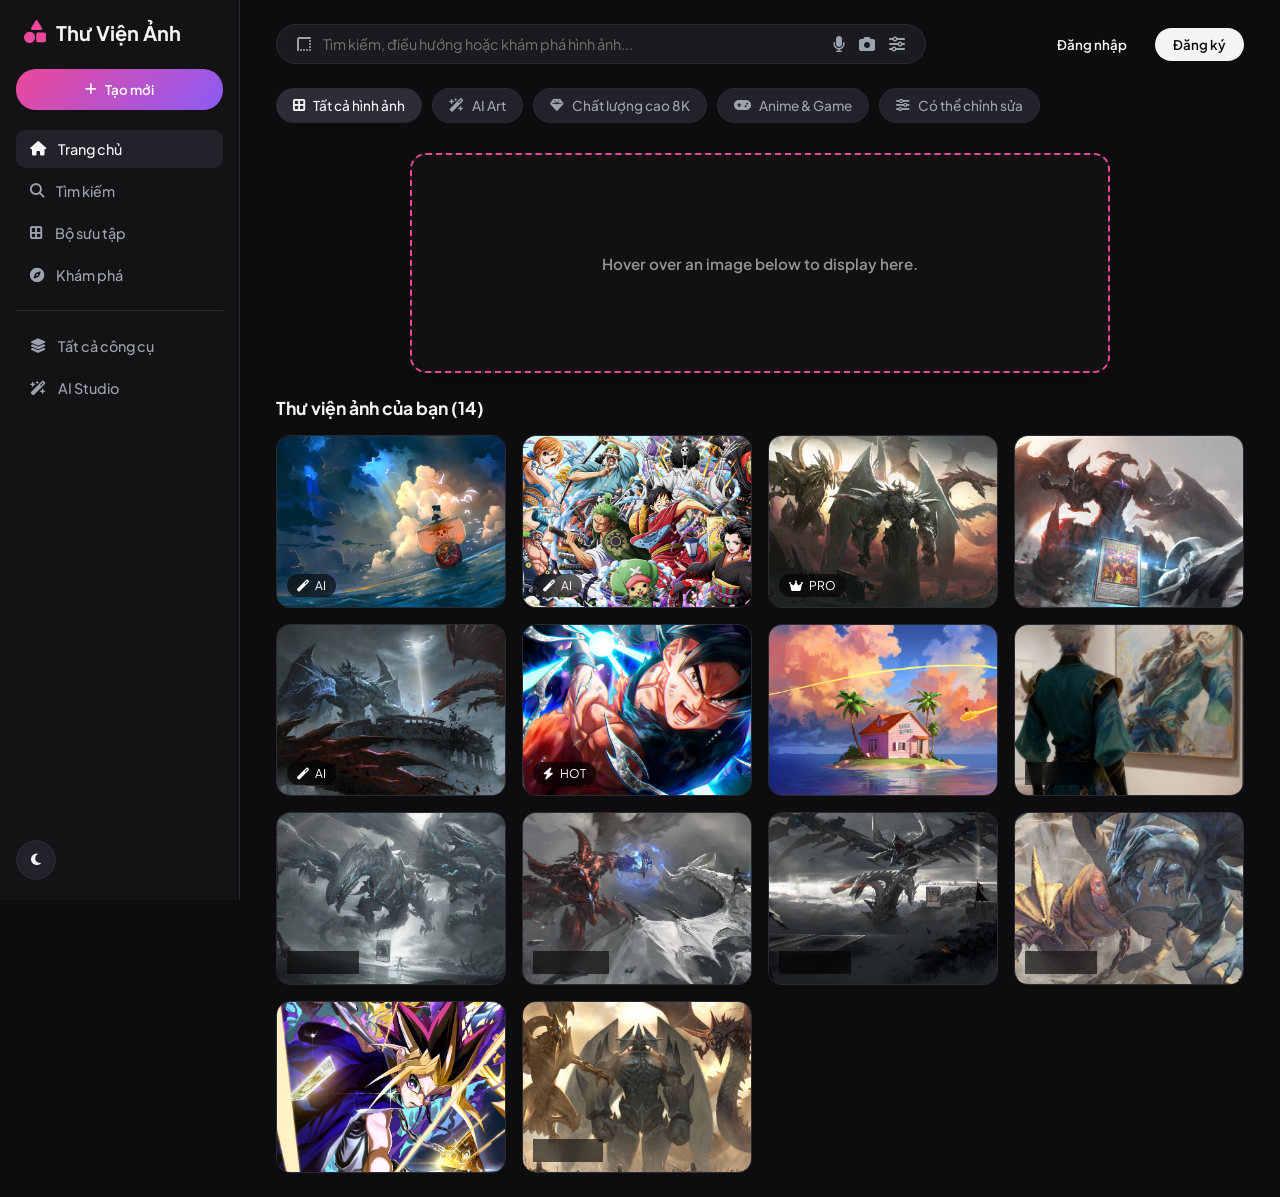
==== index.html @ f6f1ba27 "Upload toàn bộ mã nguồn" ====
<!DOCTYPE html>
<html lang="vi">
<head>
    <meta charset="UTF-8">
    <meta name="viewport" content="width=device-width, initial-scale=1.0">
    <title>Gallery - Thư Viện Ảnh</title>
    <link href="https://fonts.googleapis.com/css2?family=Plus+Jakarta+Sans:wght@400;500;600;700&display=swap" rel="stylesheet">
    <link href="https://cdnjs.cloudflare.com/ajax/libs/font-awesome/6.4.0/css/all.min.css" rel="stylesheet">
    <link rel="stylesheet" href="style.css">
</head>
<body>

    <div class="app-layout">
        <!-- SIDEBAR BÊN TRÁI -->
        <aside class="sidebar">
            <div class="sidebar-top">
                <a href="#" class="brand-logo">
                    <i class="fa-solid fa-shapes logo-icon"></i>
                    <span>Thư Viện Ảnh</span>
                </a>

                <button class="create-btn">
                    <i class="fa-solid fa-plus"></i> Tạo mới
                </button>

                <nav class="nav-menu">
                    <a href="#" class="nav-item active"><i class="fa-solid fa-house"></i> Trang chủ</a>
                    <a href="#" class="nav-item"><i class="fa-solid fa-magnifying-glass"></i> Tìm kiếm</a>
                    <a href="#" class="nav-item"><i class="fa-solid fa-border-all"></i> Bộ sưu tập</a>
                    <a href="#" class="nav-item"><i class="fa-solid fa-compass"></i> Khám phá</a>
                    <div class="menu-divider"></div>
                    <a href="#" class="nav-item"><i class="fa-solid fa-layer-group"></i> Tất cả công cụ</a>
                    <a href="#" class="nav-item"><i class="fa-solid fa-wand-magic-sparkles"></i> AI Studio</a>
                </nav>
            </div>

            <div class="sidebar-bottom">
                <button class="theme-toggle-btn" id="themeToggle" title="Đổi giao diện Sáng/Tối">
                    <i class="fa-solid fa-moon"></i>
                </button>
            </div>
        </aside>

        <!-- NỘI DUNG CHÍNH (MAIN CONTENT) -->
        <main class="main-content">
            <!-- Header trên cùng -->
            <header class="top-header">
                <div class="search-box">
                    <i class="fa-solid fa-border-top-left search-icon"></i>
                    <input type="text" placeholder="Tìm kiếm, điều hướng hoặc khám phá hình ảnh...">
                    <div class="search-actions">
                        <i class="fa-solid fa-microphone"></i>
                        <i class="fa-solid fa-camera"></i>
                        <i class="fa-solid fa-sliders"></i>
                    </div>
                </div>

                <div class="header-actions">
                    <button class="btn-text">Đăng nhập</button>
                    <button class="btn-primary">Đăng ký</button>
                </div>
            </header>

            <!-- Thanh thẻ lọc (Filter Tags) -->
            <div class="filter-bar">
                <button class="filter-pill active"><i class="fa-solid fa-border-all"></i> Tất cả hình ảnh</button>
                <button class="filter-pill"><i class="fa-solid fa-wand-magic-sparkles"></i> AI Art</button>
                <button class="filter-pill"><i class="fa-solid fa-gem"></i> Chất lượng cao 8K</button>
                <button class="filter-pill"><i class="fa-solid fa-gamepad"></i> Anime & Game</button>
                <button class="filter-pill"><i class="fa-solid fa-sliders"></i> Có thể chỉnh sửa</button>
            </div>

            <!-- KHUNG LỚN HIỂN THỊ -->
            <div id="image">Hover over an image below to display here.</div>

            <!-- LƯỚI TẤT CẢ CÁC ẢNH (Grid Gallery) -->
            <div class="gallery-section">
                <h2 class="section-title">Thư viện ảnh của bạn (14)</h2>

                <div class="gallery-grid">
                    <!-- Ảnh 1 -->
                    <div class="grid-card">
                        <img class="preview" 
                             src="images/SunnyOnePiece.jpg" 
                             alt="Tàu Thousand Sunny - One Piece" 
                             onmouseover="upDate(this)" 
                             onmouseout="unDo()">
                        <div class="card-badge"><i class="fa-solid fa-wand-magic"></i> AI</div>
                    </div>

                    <!-- Ảnh 2 -->
                    <div class="grid-card">
                        <img class="preview" 
                             src="images/OnePiece.jpg" 
                             alt="Băng Hải Tặc Mũ Rơm" 
                             onmouseover="upDate(this)" 
                             onmouseout="unDo()">
                        <div class="card-badge"><i class="fa-solid fa-wand-magic"></i> AI</div>
                    </div>

                    <!-- Ảnh 3 -->
                    <div class="grid-card">
                        <img class="preview" 
                             src="images/yu_gi_oh.jpg" 
                             alt="Vua Trò Chơi Yu-Gi-Oh" 
                             onmouseover="upDate(this)" 
                             onmouseout="unDo()">
                        <div class="card-badge"><i class="fa-solid fa-crown"></i> PRO</div>
                    </div>

                    <!-- Ảnh 4 -->
                    <div class="grid-card">
                        <img class="preview" 
                             src="images/cardyugioh.jpg" 
                             alt="Thẻ Bài Cổ Điển Yu-Gi-Oh" 
                             onmouseover="upDate(this)" 
                             onmouseout="unDo()">
                    </div>

                    <!-- Ảnh 5 -->
                    <div class="grid-card">
                        <img class="preview" 
                             src="images/battlecard.jpg" 
                             alt="Thẻ Bài Quyết Đấu Ma Thuật" 
                             onmouseover="upDate(this)" 
                             onmouseout="unDo()">
                        <div class="card-badge"><i class="fa-solid fa-wand-magic"></i> AI</div>
                    </div>

                    <!-- Ảnh 6 -->
                    <div class="grid-card">
                        <img class="preview" 
                             src="images/Goku_UI.jpg" 
                             alt="Goku Bản Năng Vô Cực (Ultra Instinct)" 
                             onmouseover="upDate(this)" 
                             onmouseout="unDo()">
                        <div class="card-badge"><i class="fa-solid fa-bolt"></i> HOT</div>
                    </div>

                    <!-- Ảnh 7 -->
                    <div class="grid-card">
                        <img class="preview" 
                             src="images/Kame_House.jpg" 
                             alt="Nhà Quy Lão Kame - Dragon Ball" 
                             onmouseover="upDate(this)" 
                             onmouseout="unDo()">
                    </div>

                    <!-- Ảnh 8 -->
                    <div class="grid-card">
                        <img class="preview" 
                             src="images/Minh Chung Long Đế.jpg" 
                             alt="Minh Chung Long Đế" 
                             onmouseover="upDate(this)" 
                             onmouseout="unDo()">
                        <div class="card-badge"><i class="fa-solid fa-star"></i> NEW</div>
                    </div>

                    <!-- Ảnh 9 -->
                    <div class="grid-card">
                        <img class="preview" 
                             src="images/Yugioh.jpg" 
                             alt="Yu-Gi-Oh Trận Đấu Ma Thuật" 
                             onmouseover="upDate(this)" 
                             onmouseout="unDo()">
                        <div class="card-badge"><i class="fa-solid fa-dragon"></i> RARE</div>
                    </div>

                    <!-- Ảnh 10 -->
                    <div class="grid-card">
                        <img class="preview" 
                             src="images/Yugioh!.jpg" 
                             alt="Vua Trò Chơi Yu-Gi-Oh!" 
                             onmouseover="upDate(this)" 
                             onmouseout="unDo()">
                        <div class="card-badge"><i class="fa-solid fa-fire"></i> TREND</div>
                    </div>

                    <!-- Ảnh 11 -->
                    <div class="grid-card">
                        <img class="preview" 
                             src="images/Yugioh-Battle Card.jpg" 
                             alt="Yu-Gi-Oh Battle Card" 
                             onmouseover="upDate(this)" 
                             onmouseout="unDo()">
                        <div class="card-badge"><i class="fa-solid fa-dragon"></i> RARE</div>
                    </div>

                    <!-- Ảnh 12 -->
                    <div class="grid-card">
                        <img class="preview" 
                             src="images/anime-yugiohdragon.jpeg" 
                             alt="Rồng Trắng Mắt Xanh - Blue-Eyes White Dragon" 
                             onmouseover="upDate(this)" 
                             onmouseout="unDo()">
                        <div class="card-badge"><i class="fa-solid fa-dragon"></i> RARE</div>
                    </div>

                    <!-- Ảnh 13 -->
                    <div class="grid-card">
                        <img class="preview" 
                             src="images\anime-yugiohyamiyugi.jpeg" 
                             alt="Yami Yugi & Bài Ma Thuật" 
                             onmouseover="upDate(this)" 
                             onmouseout="unDo()">
                    </div>

                    <!-- Ảnh 14 -->
                    <div class="grid-card">
                        <img class="preview" 
                             src="images\anime-yugioh-egyptiangod-obeliskthetormentor-sliferthekydragon-thewingeddragonofra.jpeg" 
                             alt="Tam Thần Ai Cập - Obelisk, Slifer, Ra" 
                             onmouseover="upDate(this)" 
                             onmouseout="unDo()">
                        <div class="card-badge"><i class="fa-solid fa-crown"></i> GOD</div>
                    </div>
                </div>
            </div>
        </main>
    </div>

    <!-- Modal Toàn Màn Hình -->
    <div id="fullscreenModal" class="fullscreen-modal">
        <span class="close-modal" id="closeModal">&times;</span>
        <img id="modalImg" src="" alt="Full Screen Preview">
    </div>

    <script src="script.js"></script>

</body>
</html>
---- style.css ----
:root {
    --bg-body: #0d0d0f;
    --bg-sidebar: #131316;
    --bg-card: #1c1c21;
    --bg-input: #1a1a1f;
    --border-color: #2a2a32;
    --text-main: #f3f4f6;
    --text-sub: #9ca3af;
    --accent-color: #ec4899;
    --accent-hover: #db2777;
    --pill-bg: #22222a;
    --pill-hover: #2d2d37;
}

body.light-mode {
    --bg-body: #f8fafc;
    --bg-sidebar: #ffffff;
    --bg-card: #ffffff;
    --bg-input: #f1f5f9;
    --border-color: #e2e8f0;
    --text-main: #0f172a;
    --text-sub: #64748b;
    --accent-color: #ec4899;
    --pill-bg: #e2e8f0;
    --pill-hover: #cbd5e1;
}

* {
    margin: 0;
    padding: 0;
    box-sizing: border-box;
    font-family: 'Plus Jakarta Sans', sans-serif;
    transition: background-color 0.25s, border-color 0.25s, color 0.25s;
}

body {
    background-color: var(--bg-body);
    color: var(--text-main);
    overflow-x: hidden;
}

.app-layout {
    display: flex;
    min-height: 100vh;
}

/* Sidebar Styling */
.sidebar {
    width: 240px;
    background-color: var(--bg-sidebar);
    border-right: 1px solid var(--border-color);
    display: flex;
    flex-direction: column;
    justify-content: space-between;
    padding: 20px 16px;
    position: fixed;
    height: 100vh;
    z-index: 100;
}

.brand-logo {
    display: flex;
    align-items: center;
    gap: 10px;
    font-size: 1.25rem;
    font-weight: 700;
    color: var(--text-main);
    text-decoration: none;
    margin-bottom: 24px;
    padding-left: 8px;
}

.logo-icon {
    color: var(--accent-color);
    font-size: 1.4rem;
}

.create-btn {
    width: 100%;
    background: linear-gradient(135deg, #ec4899, #8b5cf6);
    color: white;
    border: none;
    padding: 12px;
    border-radius: 20px;
    font-weight: 600;
    cursor: pointer;
    display: flex;
    align-items: center;
    justify-content: center;
    gap: 8px;
    margin-bottom: 20px;
    transition: transform 0.2s, opacity 0.2s;
}

.create-btn:hover {
    transform: translateY(-2px);
    opacity: 0.95;
}

.nav-menu {
    display: flex;
    flex-direction: column;
    gap: 4px;
}

.nav-item {
    display: flex;
    align-items: center;
    gap: 12px;
    padding: 10px 14px;
    color: var(--text-sub);
    text-decoration: none;
    font-size: 0.9rem;
    font-weight: 500;
    border-radius: 10px;
}

.nav-item:hover, .nav-item.active {
    background-color: var(--pill-bg);
    color: var(--text-main);
}

.menu-divider {
    height: 1px;
    background-color: var(--border-color);
    margin: 12px 0;
}

.theme-toggle-btn {
    background: var(--pill-bg);
    border: 1px solid var(--border-color);
    color: var(--text-main);
    width: 40px;
    height: 40px;
    border-radius: 50%;
    cursor: pointer;
    display: flex;
    align-items: center;
    justify-content: center;
}

/* Main Content Styling */
.main-content {
    margin-left: 240px;
    flex: 1;
    padding: 24px 36px;
}

.top-header {
    display: flex;
    justify-content: space-between;
    align-items: center;
    gap: 20px;
    margin-bottom: 24px;
}

.search-box {
    flex: 1;
    max-width: 650px;
    background: var(--bg-input);
    border: 1px solid var(--border-color);
    border-radius: 30px;
    padding: 10px 20px;
    display: flex;
    align-items: center;
    gap: 12px;
}

.search-box input {
    background: transparent;
    border: none;
    outline: none;
    color: var(--text-main);
    width: 100%;
    font-size: 0.9rem;
}

.search-icon, .search-actions {
    color: var(--text-sub);
    display: flex;
    gap: 14px;
    cursor: pointer;
}

.header-actions {
    display: flex;
    gap: 12px;
}

.btn-text {
    background: transparent;
    border: none;
    color: var(--text-main);
    font-weight: 600;
    padding: 8px 16px;
    cursor: pointer;
}

.btn-primary {
    background: var(--text-main);
    color: var(--bg-body);
    border: none;
    font-weight: 600;
    padding: 8px 18px;
    border-radius: 20px;
    cursor: pointer;
}

/* Filter Bar */
.filter-bar {
    display: flex;
    gap: 10px;
    margin-bottom: 24px;
    overflow-x: auto;
    padding-bottom: 6px;
}

.filter-pill {
    background: var(--pill-bg);
    border: 1px solid var(--border-color);
    color: var(--text-sub);
    padding: 8px 16px;
    border-radius: 20px;
    font-size: 0.85rem;
    font-weight: 500;
    cursor: pointer;
    white-space: nowrap;
    display: flex;
    align-items: center;
    gap: 8px;
}

.filter-pill.active, .filter-pill:hover {
    background: var(--pill-hover);
    color: var(--text-main);
}

/* KHUNG LỚN DISPLAY HIỂN THỊ (#image) - ĐÃ THU NHỎ */
#image {
    width: 100%;
    max-width: 700px;
    height: 220px;
    margin: 0 auto 24px auto;
    border: 2px dashed var(--accent-color);
    border-radius: 16px;
    background-color: var(--bg-card);
    color: var(--text-main);
    display: flex;
    align-items: center;
    justify-content: center;
    font-size: 0.95rem;
    font-weight: 600;
    text-align: center;
    padding: 16px;
    background-size: cover;
    background-position: center;
    background-repeat: no-repeat;
    box-shadow: 0 8px 20px rgba(0, 0, 0, 0.25);
    position: relative;
    overflow: hidden;
}

#image::before {
    content: '';
    position: absolute;
    inset: 0;
    background: rgba(0, 0, 0, 0.4);
    border-radius: 14px;
}

#image * {
    position: relative;
    z-index: 2;
    text-shadow: 0 2px 10px rgba(0, 0, 0, 0.8);
}

/* Gallery Grid */
.section-title {
    font-size: 1.1rem;
    font-weight: 700;
    margin-bottom: 16px;
    color: var(--text-main);
}

.gallery-grid {
    display: grid;
    grid-template-columns: repeat(auto-fill, minmax(200px, 1fr));
    gap: 16px;
}

.grid-card {
    position: relative;
    border-radius: 14px;
    overflow: hidden;
    aspect-ratio: 4 / 3;
    background: var(--bg-card);
    border: 1px solid var(--border-color);
}

.preview {
    width: 100%;
    height: 100%;
    object-fit: cover;
    cursor: pointer;
    transition: transform 0.35s cubic-bezier(0.4, 0, 0.2, 1);
}

.preview:hover {
    transform: scale(1.08);
}

.card-badge {
    position: absolute;
    bottom: 10px;
    left: 10px;
    background: rgba(0, 0, 0, 0.6);
    backdrop-filter: blur(8px);
    color: white;
    font-size: 0.75rem;
    padding: 4px 10px;
    border-radius: 12px;
    pointer-events: none;
    display: flex;
    align-items: center;
    gap: 6px;
}

@media (max-width: 900px) {
    .sidebar { width: 80px; padding: 16px 8px; }
    .brand-logo span, .create-btn span, .nav-item span { display: none; }
    .main-content { margin-left: 80px; padding: 16px; }
}
/* Thêm con trỏ click cho ô hiển thị */
#image {
    cursor: pointer;
}

/* Modal Overlay Toàn Màn Hình */
.fullscreen-modal {
    display: none;
    position: fixed;
    inset: 0;
    z-index: 9999;
    background-color: rgba(0, 0, 0, 0.9);
    backdrop-filter: blur(8px);
    align-items: center;
    justify-content: center;
    opacity: 0;
    transition: opacity 0.3s ease;
}

.fullscreen-modal.active {
    display: flex;
    opacity: 1;
}

.fullscreen-modal img {
    max-width: 90vw;
    max-height: 88vh;
    object-fit: contain;
    border-radius: 12px;
    box-shadow: 0 10px 40px rgba(0, 0, 0, 0.8);
    transform: scale(0.95);
    transition: transform 0.3s ease;
}

.fullscreen-modal.active img {
    transform: scale(1);
}

/* Nút Dấu X Đóng Toàn Màn Hình */
.close-modal {
    position: absolute;
    top: 24px;
    right: 32px;
    color: #ffffff;
    font-size: 36px;
    font-weight: bold;
    cursor: pointer;
    z-index: 10000;
    width: 44px;
    height: 44px;
    border-radius: 50%;
    background: rgba(255, 255, 255, 0.15);
    display: flex;
    align-items: center;
    justify-content: center;
    user-select: none;
    transition: background 0.2s, transform 0.2s;
}

.close-modal:hover {
    background: rgba(255, 255, 255, 0.3);
    transform: scale(1.1);
}
/* Con trỏ cho ô ảnh nhỏ */
.preview {
    cursor: pointer;
}

/* Modal Phóng To / Toàn Màn Hình */
.fullscreen-modal {
    display: none;
    position: fixed;
    inset: 0;
    z-index: 9999;
    background-color: rgba(0, 0, 0, 0.9);
    backdrop-filter: blur(8px);
    align-items: center;
    justify-content: center;
    opacity: 0;
    transition: opacity 0.3s ease;
    overflow: auto;
}

.fullscreen-modal.active {
    display: flex;
    opacity: 1;
}

.fullscreen-modal img {
    max-width: 85vw;
    max-height: 85vh;
    object-fit: contain;
    border-radius: 12px;
    box-shadow: 0 10px 40px rgba(0, 0, 0, 0.8);
    transform: scale(0.95);
    transition: transform 0.3s cubic-bezier(0.4, 0, 0.2, 1);
    cursor: zoom-in; /* Con trỏ phóng to */
}

/* Trạng thái Phóng To Cực Đại (Zoom In) */
.fullscreen-modal img.zoomed {
    transform: scale(1.4);
    cursor: zoom-out; /* Con trỏ thu nhỏ */
}

/* Nút Dấu X Đóng Modal */
.close-modal {
    position: fixed;
    top: 24px;
    right: 32px;
    color: #ffffff;
    font-size: 32px;
    cursor: pointer;
    z-index: 10000;
    width: 44px;
    height: 44px;
    border-radius: 50%;
    background: rgba(255, 255, 255, 0.15);
    display: flex;
    align-items: center;
    justify-content: center;
    user-select: none;
    transition: background 0.2s, transform 0.2s;
}

.close-modal:hover {
    background: rgba(255, 255, 255, 0.3);
    transform: scale(1.1);
}
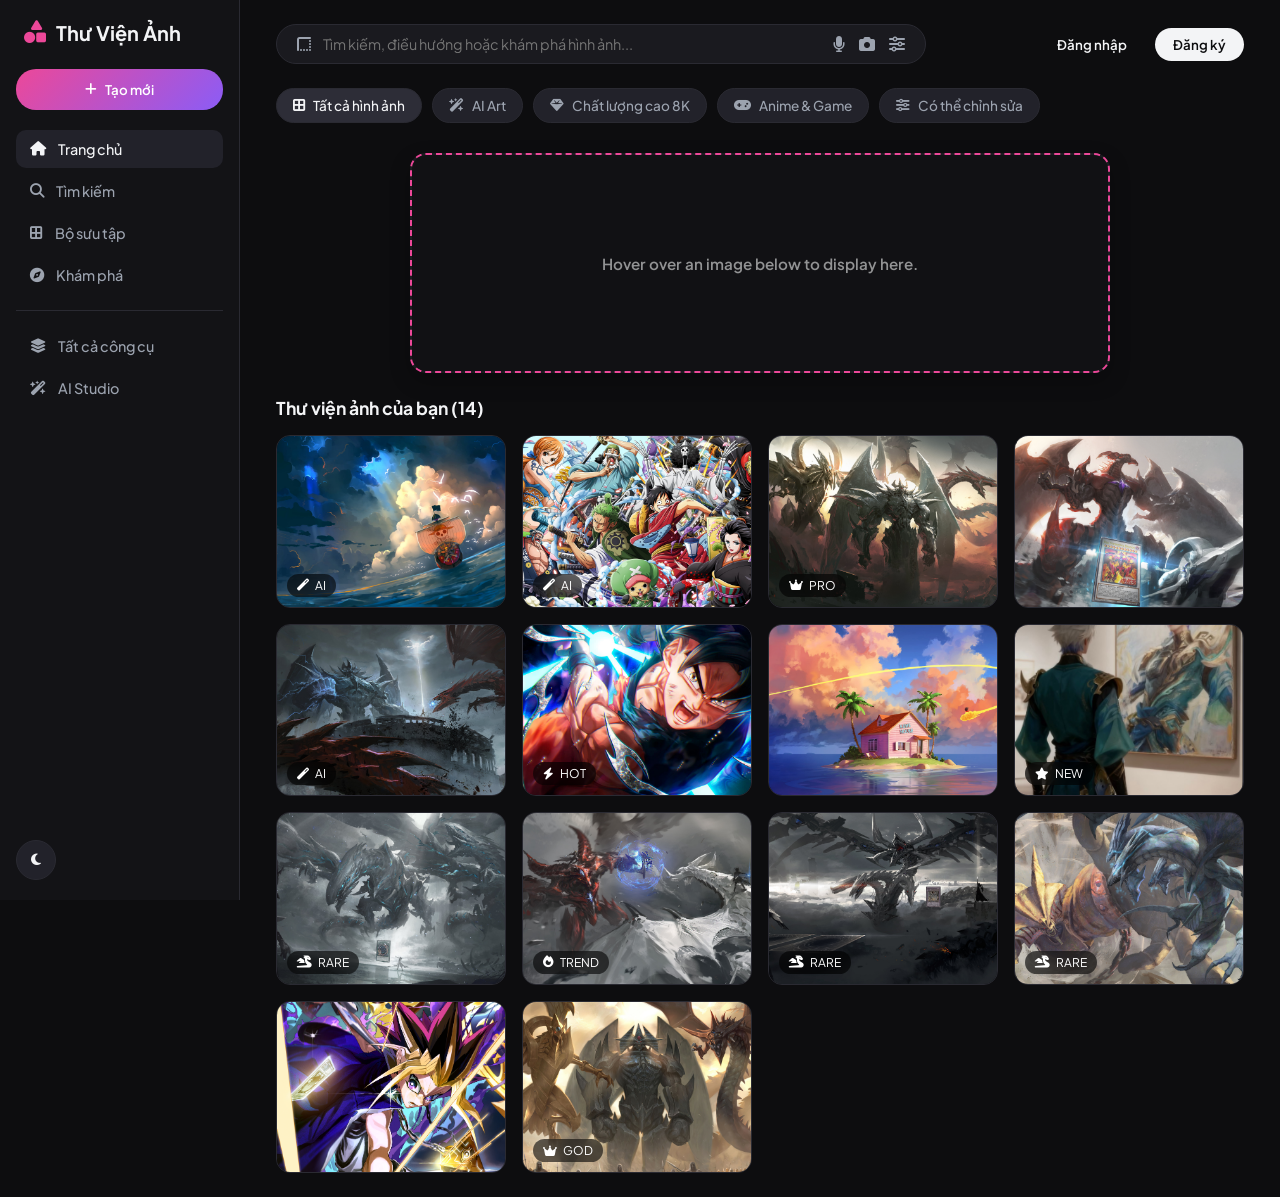
==== commit c1913904: "Hoàn thiện accessibility và tab focus" ====
--- a/index.html
+++ b/index.html
@@ -8,7 +8,7 @@
     <link href="https://cdnjs.cloudflare.com/ajax/libs/font-awesome/6.4.0/css/all.min.css" rel="stylesheet">
     <link rel="stylesheet" href="style.css">
 </head>
-<body>
+<body onload="addTabFocus()">
 
     <div class="app-layout">
         <!-- SIDEBAR BÊN TRÁI -->
@@ -84,7 +84,9 @@
                              src="images/SunnyOnePiece.jpg" 
                              alt="Tàu Thousand Sunny - One Piece" 
                              onmouseover="upDate(this)" 
-                             onmouseout="unDo()">
+                             onmouseout="unDo()"
+                             onfocus="upDate(this)"
+                             onblur="unDo()">
                         <div class="card-badge"><i class="fa-solid fa-wand-magic"></i> AI</div>
                     </div>
 
@@ -94,7 +96,9 @@
                              src="images/OnePiece.jpg" 
                              alt="Băng Hải Tặc Mũ Rơm" 
                              onmouseover="upDate(this)" 
-                             onmouseout="unDo()">
+                             onmouseout="unDo()"
+                             onfocus="upDate(this)"
+                             onblur="unDo()">
                         <div class="card-badge"><i class="fa-solid fa-wand-magic"></i> AI</div>
                     </div>
 
@@ -104,7 +108,9 @@
                              src="images/yu_gi_oh.jpg" 
                              alt="Vua Trò Chơi Yu-Gi-Oh" 
                              onmouseover="upDate(this)" 
-                             onmouseout="unDo()">
+                             onmouseout="unDo()"
+                             onfocus="upDate(this)"
+                             onblur="unDo()">
                         <div class="card-badge"><i class="fa-solid fa-crown"></i> PRO</div>
                     </div>
 
@@ -114,7 +120,9 @@
                              src="images/cardyugioh.jpg" 
                              alt="Thẻ Bài Cổ Điển Yu-Gi-Oh" 
                              onmouseover="upDate(this)" 
-                             onmouseout="unDo()">
+                             onmouseout="unDo()"
+                             onfocus="upDate(this)"
+                             onblur="unDo()">
                     </div>
 
                     <!-- Ảnh 5 -->
@@ -123,7 +131,9 @@
                              src="images/battlecard.jpg" 
                              alt="Thẻ Bài Quyết Đấu Ma Thuật" 
                              onmouseover="upDate(this)" 
-                             onmouseout="unDo()">
+                             onmouseout="unDo()"
+                             onfocus="upDate(this)"
+                             onblur="unDo()">
                         <div class="card-badge"><i class="fa-solid fa-wand-magic"></i> AI</div>
                     </div>
 
@@ -133,7 +143,9 @@
                              src="images/Goku_UI.jpg" 
                              alt="Goku Bản Năng Vô Cực (Ultra Instinct)" 
                              onmouseover="upDate(this)" 
-                             onmouseout="unDo()">
+                             onmouseout="unDo()"
+                             onfocus="upDate(this)"
+                             onblur="unDo()">
                         <div class="card-badge"><i class="fa-solid fa-bolt"></i> HOT</div>
                     </div>
 
@@ -143,7 +155,9 @@
                              src="images/Kame_House.jpg" 
                              alt="Nhà Quy Lão Kame - Dragon Ball" 
                              onmouseover="upDate(this)" 
-                             onmouseout="unDo()">
+                             onmouseout="unDo()"
+                             onfocus="upDate(this)"
+                             onblur="unDo()">
                     </div>
 
                     <!-- Ảnh 8 -->
@@ -152,7 +166,9 @@
                              src="images/Minh Chung Long Đế.jpg" 
                              alt="Minh Chung Long Đế" 
                              onmouseover="upDate(this)" 
-                             onmouseout="unDo()">
+                             onmouseout="unDo()"
+                             onfocus="upDate(this)"
+                             onblur="unDo()">
                         <div class="card-badge"><i class="fa-solid fa-star"></i> NEW</div>
                     </div>
 
@@ -162,7 +178,9 @@
                              src="images/Yugioh.jpg" 
                              alt="Yu-Gi-Oh Trận Đấu Ma Thuật" 
                              onmouseover="upDate(this)" 
-                             onmouseout="unDo()">
+                             onmouseout="unDo()"
+                             onfocus="upDate(this)"
+                             onblur="unDo()">
                         <div class="card-badge"><i class="fa-solid fa-dragon"></i> RARE</div>
                     </div>
 
@@ -172,7 +190,9 @@
                              src="images/Yugioh!.jpg" 
                              alt="Vua Trò Chơi Yu-Gi-Oh!" 
                              onmouseover="upDate(this)" 
-                             onmouseout="unDo()">
+                             onmouseout="unDo()"
+                             onfocus="upDate(this)"
+                             onblur="unDo()">
                         <div class="card-badge"><i class="fa-solid fa-fire"></i> TREND</div>
                     </div>
 
@@ -182,7 +202,9 @@
                              src="images/Yugioh-Battle Card.jpg" 
                              alt="Yu-Gi-Oh Battle Card" 
                              onmouseover="upDate(this)" 
-                             onmouseout="unDo()">
+                             onmouseout="unDo()"
+                             onfocus="upDate(this)"
+                             onblur="unDo()">
                         <div class="card-badge"><i class="fa-solid fa-dragon"></i> RARE</div>
                     </div>
 
@@ -192,26 +214,32 @@
                              src="images/anime-yugiohdragon.jpeg" 
                              alt="Rồng Trắng Mắt Xanh - Blue-Eyes White Dragon" 
                              onmouseover="upDate(this)" 
-                             onmouseout="unDo()">
+                             onmouseout="unDo()"
+                             onfocus="upDate(this)"
+                             onblur="unDo()">
                         <div class="card-badge"><i class="fa-solid fa-dragon"></i> RARE</div>
                     </div>
 
                     <!-- Ảnh 13 -->
                     <div class="grid-card">
                         <img class="preview" 
-                             src="images\anime-yugiohyamiyugi.jpeg" 
+                             src="images/anime-yugiohyamiyugi.jpeg" 
                              alt="Yami Yugi & Bài Ma Thuật" 
                              onmouseover="upDate(this)" 
-                             onmouseout="unDo()">
+                             onmouseout="unDo()"
+                             onfocus="upDate(this)"
+                             onblur="unDo()">
                     </div>
 
                     <!-- Ảnh 14 -->
                     <div class="grid-card">
                         <img class="preview" 
-                             src="images\anime-yugioh-egyptiangod-obeliskthetormentor-sliferthekydragon-thewingeddragonofra.jpeg" 
+                             src="images/anime-yugioh-egyptiangod-obeliskthetormentor-sliferthekydragon-thewingeddragonofra.jpeg" 
                              alt="Tam Thần Ai Cập - Obelisk, Slifer, Ra" 
                              onmouseover="upDate(this)" 
-                             onmouseout="unDo()">
+                             onmouseout="unDo()"
+                             onfocus="upDate(this)"
+                             onblur="unDo()">
                         <div class="card-badge"><i class="fa-solid fa-crown"></i> GOD</div>
                     </div>
                 </div>
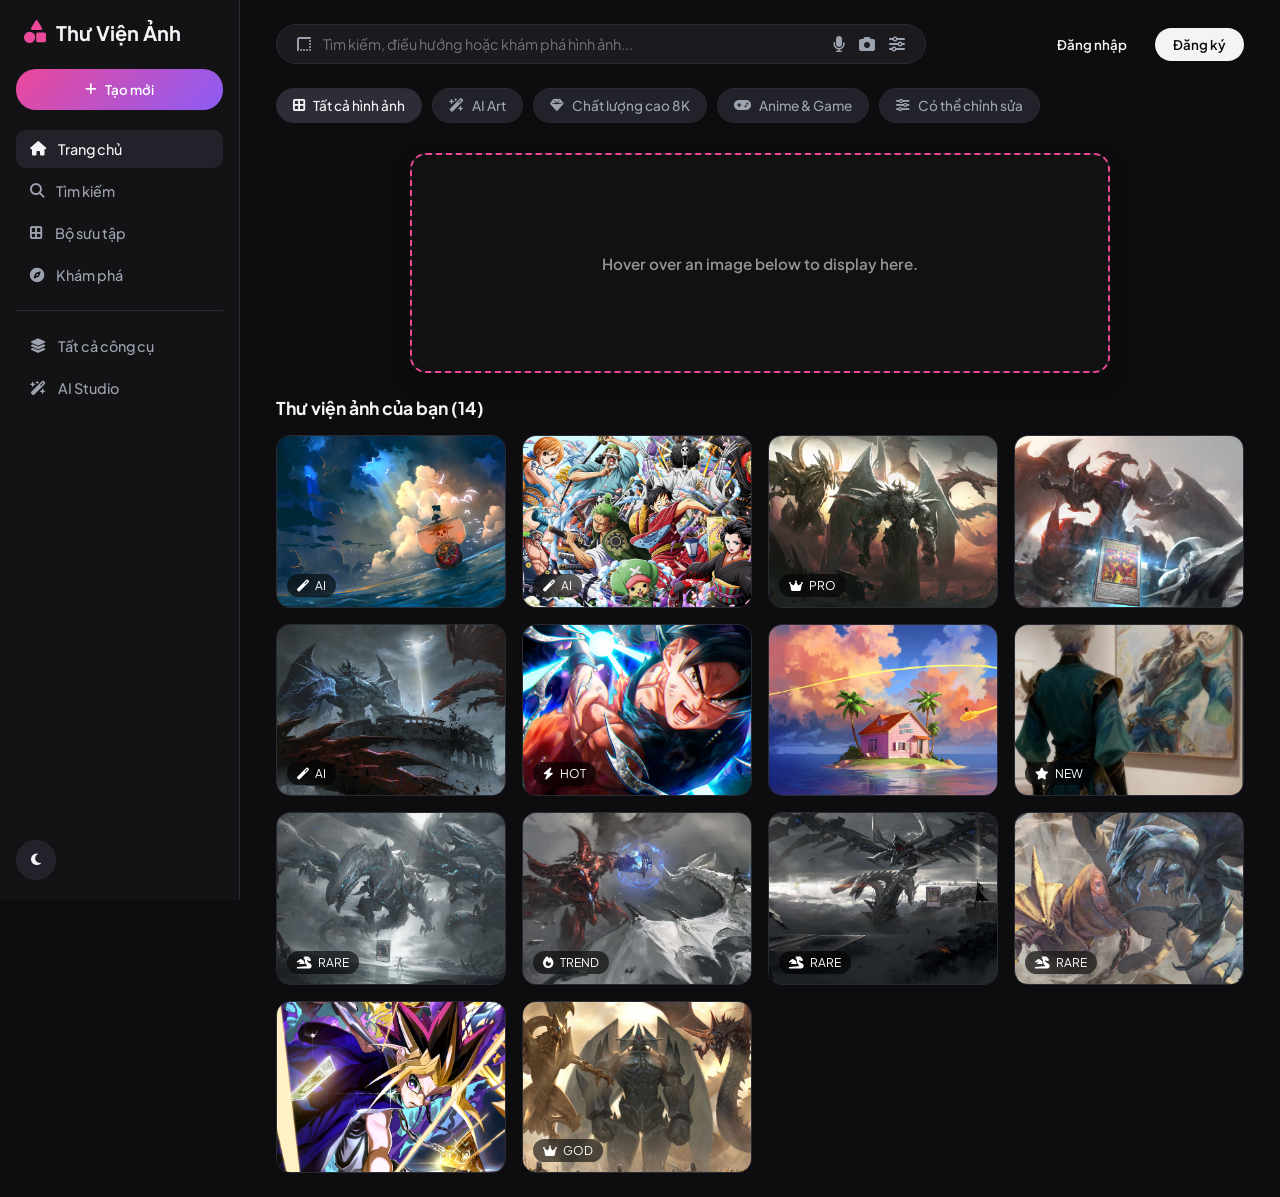
==== commit 58c54abb: "Hoàn thiện accessibility và tab focus" ====
--- a/index.html
+++ b/index.html
@@ -75,7 +75,8 @@
 
             <!-- LƯỚI TẤT CẢ CÁC ẢNH (Grid Gallery) -->
             <div class="gallery-section">
-                <h2 class="section-title">Thư viện ảnh của bạn (14)</h2>
+                <!-- Đã sửa h2 -> h1 để giải quyết cảnh báo phân cấp tiêu đề của W3C -->
+                <h1 class="section-title">Thư viện ảnh của bạn (14)</h1>
 
                 <div class="gallery-grid">
                     <!-- Ảnh 1 -->
@@ -160,10 +161,10 @@
                              onblur="unDo()">
                     </div>
 
-                    <!-- Ảnh 8 -->
-                    <div class="grid-card">
-                        <img class="preview" 
-                             src="images/Minh Chung Long Đế.jpg" 
+                    <!-- Ảnh 8: Đã mã hóa khoảng trắng %20 trong src -->
+                    <div class="grid-card">
+                        <img class="preview" 
+                             src="images/Minh%20Chung%20Long%20Đế.jpg" 
                              alt="Minh Chung Long Đế" 
                              onmouseover="upDate(this)" 
                              onmouseout="unDo()"
@@ -196,10 +197,10 @@
                         <div class="card-badge"><i class="fa-solid fa-fire"></i> TREND</div>
                     </div>
 
-                    <!-- Ảnh 11 -->
-                    <div class="grid-card">
-                        <img class="preview" 
-                             src="images/Yugioh-Battle Card.jpg" 
+                    <!-- Ảnh 11: Đã mã hóa khoảng trắng %20 trong src -->
+                    <div class="grid-card">
+                        <img class="preview" 
+                             src="images/Yugioh-Battle%20Card.jpg" 
                              alt="Yu-Gi-Oh Battle Card" 
                              onmouseover="upDate(this)" 
                              onmouseout="unDo()"
@@ -247,10 +248,10 @@
         </main>
     </div>
 
-    <!-- Modal Toàn Màn Hình -->
+    <!-- Modal Toàn Màn Hình: Đã thêm Data URI hợp lệ cho thuộc tính src -->
     <div id="fullscreenModal" class="fullscreen-modal">
         <span class="close-modal" id="closeModal">&times;</span>
-        <img id="modalImg" src="" alt="Full Screen Preview">
+        <img id="modalImg" src="data:image/svg+xml,%3Csvg xmlns='http://www.w3.org/2000/svg'/%3E" alt="Full Screen Preview">
     </div>
 
     <script src="script.js"></script>
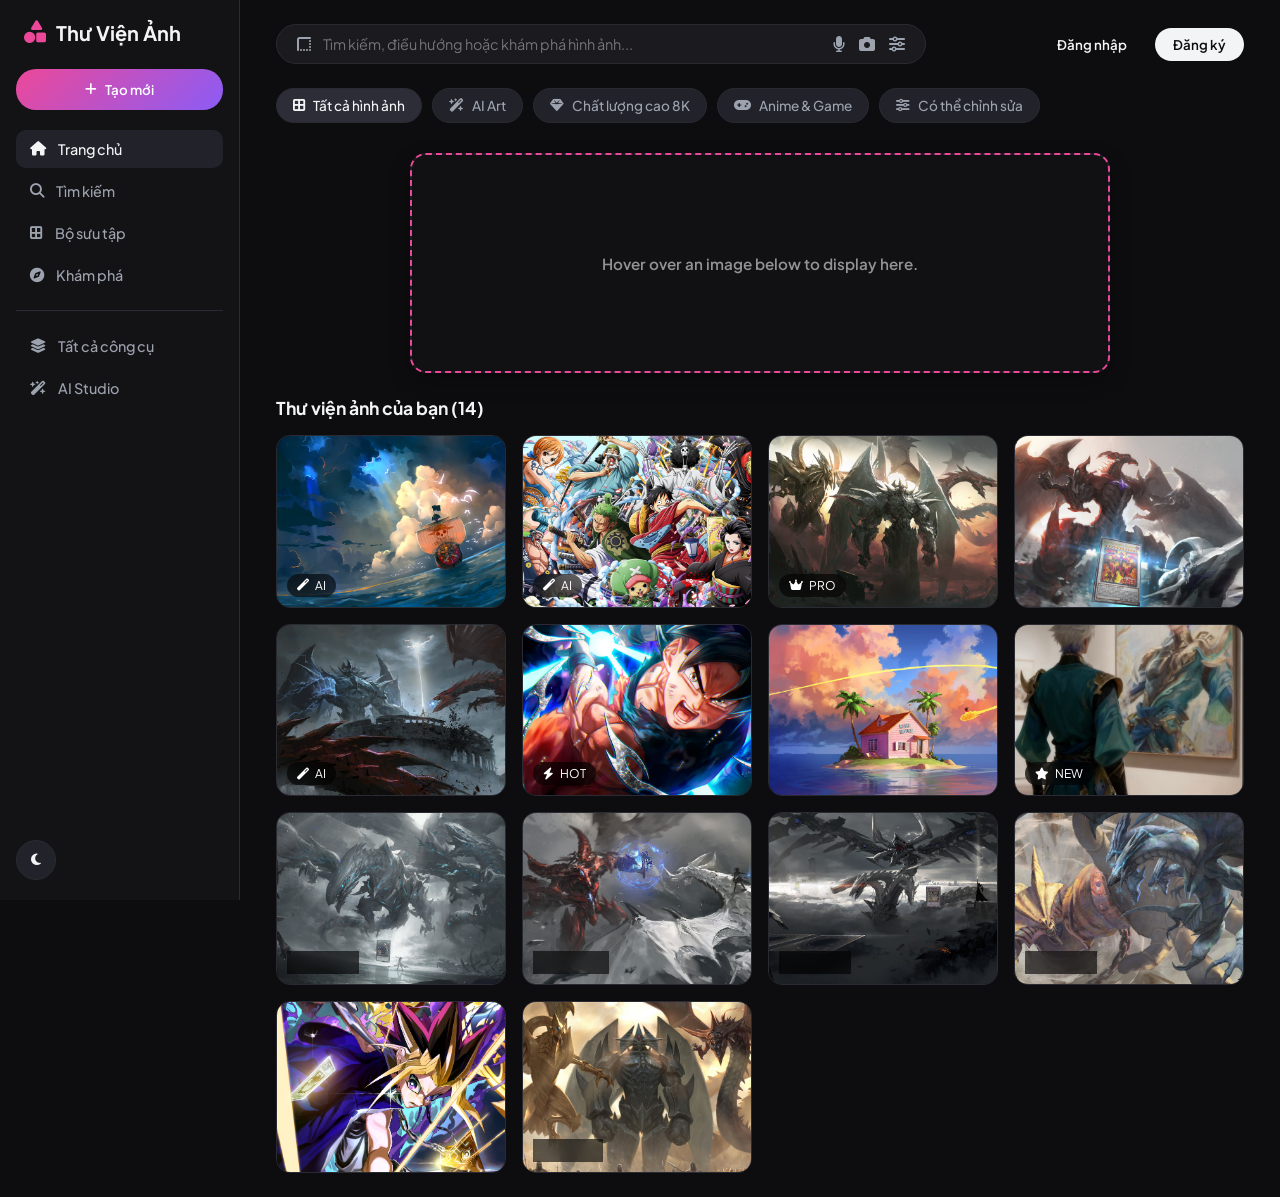
==== commit 395b7f9a: "Hoàn thiện accessibility và tab focus" ====
--- a/index.html
+++ b/index.html
@@ -75,7 +75,6 @@
 
             <!-- LƯỚI TẤT CẢ CÁC ẢNH (Grid Gallery) -->
             <div class="gallery-section">
-                <!-- Đã sửa h2 -> h1 để giải quyết cảnh báo phân cấp tiêu đề của W3C -->
                 <h1 class="section-title">Thư viện ảnh của bạn (14)</h1>
 
                 <div class="gallery-grid">
@@ -161,10 +160,10 @@
                              onblur="unDo()">
                     </div>
 
-                    <!-- Ảnh 8: Đã mã hóa khoảng trắng %20 trong src -->
-                    <div class="grid-card">
-                        <img class="preview" 
-                             src="images/Minh%20Chung%20Long%20Đế.jpg" 
+                    <!-- Ảnh 8: Mã hóa %20 cho dấu cách và URL Encode cho tiếng Việt -->
+                    <div class="grid-card">
+                        <img class="preview" 
+                             src="images/Minh%20Chung%20Long%20%C4%90%E1%BA%BF.jpg" 
                              alt="Minh Chung Long Đế" 
                              onmouseover="upDate(this)" 
                              onmouseout="unDo()"
@@ -197,7 +196,7 @@
                         <div class="card-badge"><i class="fa-solid fa-fire"></i> TREND</div>
                     </div>
 
-                    <!-- Ảnh 11: Đã mã hóa khoảng trắng %20 trong src -->
+                    <!-- Ảnh 11: Mã hóa %20 cho khoảng trắng -->
                     <div class="grid-card">
                         <img class="preview" 
                              src="images/Yugioh-Battle%20Card.jpg" 
@@ -248,10 +247,10 @@
         </main>
     </div>
 
-    <!-- Modal Toàn Màn Hình: Đã thêm Data URI hợp lệ cho thuộc tính src -->
+    <!-- Modal Toàn Màn Hình: Sử dụng Base64 chuẩn 1x1 trong suốt -->
     <div id="fullscreenModal" class="fullscreen-modal">
         <span class="close-modal" id="closeModal">&times;</span>
-        <img id="modalImg" src="data:image/svg+xml,%3Csvg xmlns='http://www.w3.org/2000/svg'/%3E" alt="Full Screen Preview">
+        <img id="modalImg" src="[data-uri]" alt="Full Screen Preview">
     </div>
 
     <script src="script.js"></script>
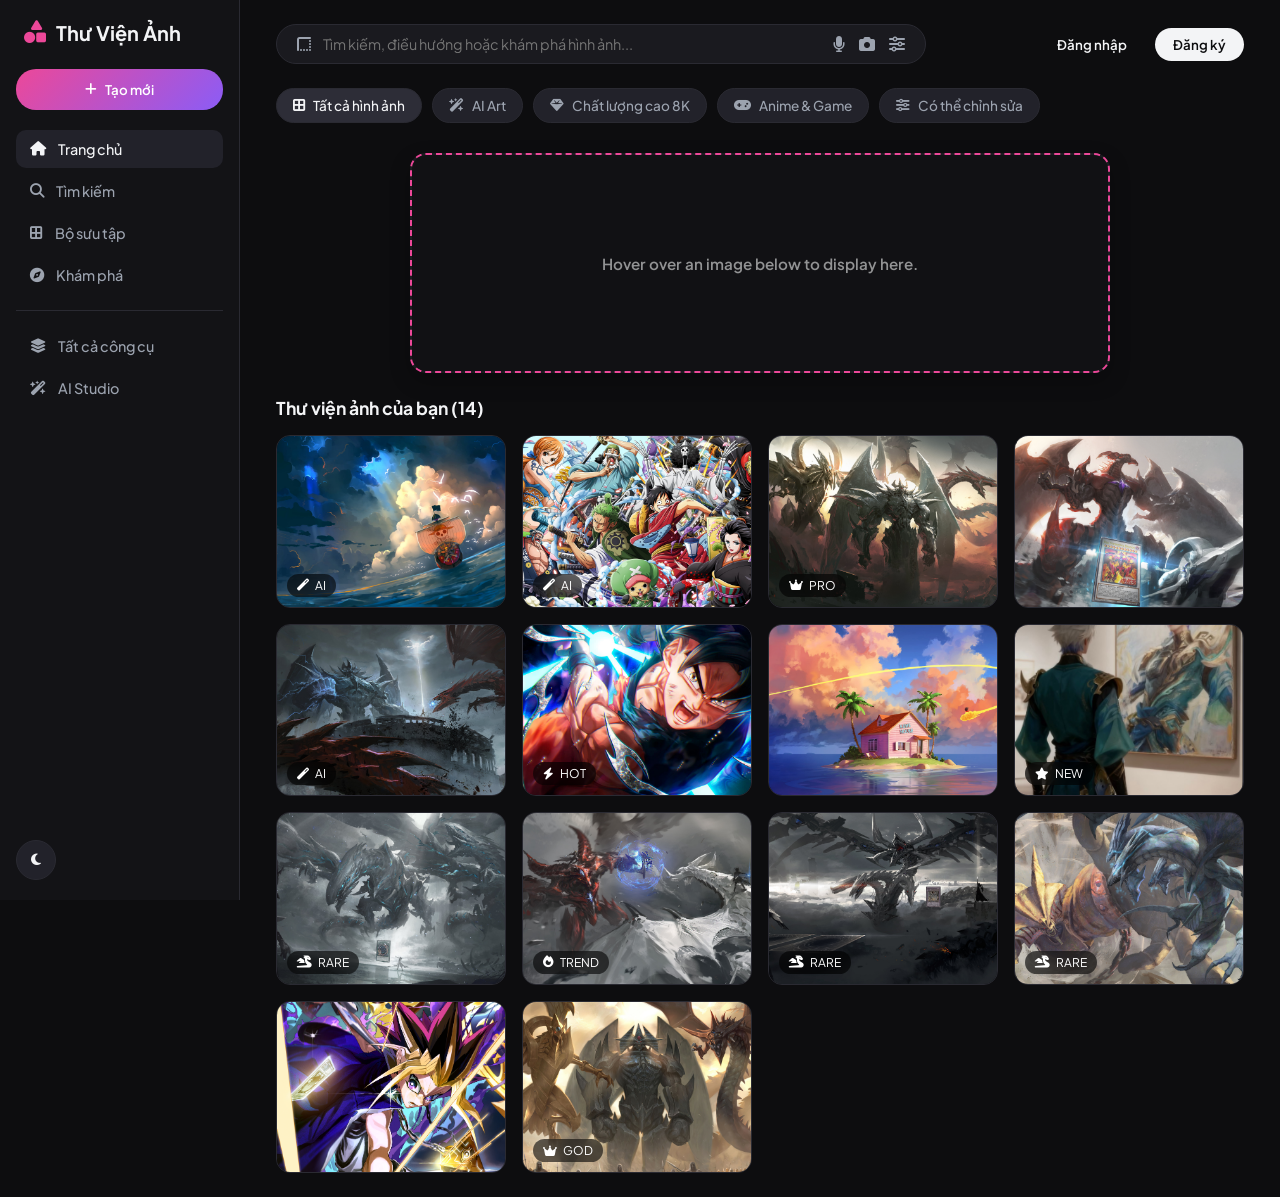
==== commit 32ceb29a: "Hoàn thiện accessibility và tab focus" ====
--- a/index.html
+++ b/index.html
@@ -11,7 +11,6 @@
 <body onload="addTabFocus()">
 
     <div class="app-layout">
-        <!-- SIDEBAR BÊN TRÁI -->
         <aside class="sidebar">
             <div class="sidebar-top">
                 <a href="#" class="brand-logo">
@@ -35,19 +34,20 @@
             </div>
 
             <div class="sidebar-bottom">
-                <button class="theme-toggle-btn" id="themeToggle" title="Đổi giao diện Sáng/Tối">
+                <button class="theme-toggle-btn" id="themeToggle" title="Đổi giao diện Sáng/Tối" aria-label="Đổi giao diện Sáng Tối">
                     <i class="fa-solid fa-moon"></i>
                 </button>
             </div>
         </aside>
 
-        <!-- NỘI DUNG CHÍNH (MAIN CONTENT) -->
         <main class="main-content">
-            <!-- Header trên cùng -->
             <header class="top-header">
                 <div class="search-box">
                     <i class="fa-solid fa-border-top-left search-icon"></i>
-                    <input type="text" placeholder="Tìm kiếm, điều hướng hoặc khám phá hình ảnh...">
+                    <input type="text" 
+                           id="search-input"
+                           aria-label="Tìm kiếm hình ảnh" 
+                           placeholder="Tìm kiếm, điều hướng hoặc khám phá hình ảnh...">
                     <div class="search-actions">
                         <i class="fa-solid fa-microphone"></i>
                         <i class="fa-solid fa-camera"></i>
@@ -61,7 +61,6 @@
                 </div>
             </header>
 
-            <!-- Thanh thẻ lọc (Filter Tags) -->
             <div class="filter-bar">
                 <button class="filter-pill active"><i class="fa-solid fa-border-all"></i> Tất cả hình ảnh</button>
                 <button class="filter-pill"><i class="fa-solid fa-wand-magic-sparkles"></i> AI Art</button>
@@ -70,17 +69,15 @@
                 <button class="filter-pill"><i class="fa-solid fa-sliders"></i> Có thể chỉnh sửa</button>
             </div>
 
-            <!-- KHUNG LỚN HIỂN THỊ -->
             <div id="image">Hover over an image below to display here.</div>
 
-            <!-- LƯỚI TẤT CẢ CÁC ẢNH (Grid Gallery) -->
             <div class="gallery-section">
                 <h1 class="section-title">Thư viện ảnh của bạn (14)</h1>
 
                 <div class="gallery-grid">
-                    <!-- Ảnh 1 -->
-                    <div class="grid-card">
-                        <img class="preview" 
+                    <div class="grid-card">
+                        <img class="preview" 
+                             tabindex="0"
                              src="images/SunnyOnePiece.jpg" 
                              alt="Tàu Thousand Sunny - One Piece" 
                              onmouseover="upDate(this)" 
@@ -90,9 +87,9 @@
                         <div class="card-badge"><i class="fa-solid fa-wand-magic"></i> AI</div>
                     </div>
 
-                    <!-- Ảnh 2 -->
-                    <div class="grid-card">
-                        <img class="preview" 
+                    <div class="grid-card">
+                        <img class="preview" 
+                             tabindex="0"
                              src="images/OnePiece.jpg" 
                              alt="Băng Hải Tặc Mũ Rơm" 
                              onmouseover="upDate(this)" 
@@ -102,9 +99,9 @@
                         <div class="card-badge"><i class="fa-solid fa-wand-magic"></i> AI</div>
                     </div>
 
-                    <!-- Ảnh 3 -->
-                    <div class="grid-card">
-                        <img class="preview" 
+                    <div class="grid-card">
+                        <img class="preview" 
+                             tabindex="0"
                              src="images/yu_gi_oh.jpg" 
                              alt="Vua Trò Chơi Yu-Gi-Oh" 
                              onmouseover="upDate(this)" 
@@ -114,9 +111,9 @@
                         <div class="card-badge"><i class="fa-solid fa-crown"></i> PRO</div>
                     </div>
 
-                    <!-- Ảnh 4 -->
-                    <div class="grid-card">
-                        <img class="preview" 
+                    <div class="grid-card">
+                        <img class="preview" 
+                             tabindex="0"
                              src="images/cardyugioh.jpg" 
                              alt="Thẻ Bài Cổ Điển Yu-Gi-Oh" 
                              onmouseover="upDate(this)" 
@@ -125,9 +122,9 @@
                              onblur="unDo()">
                     </div>
 
-                    <!-- Ảnh 5 -->
-                    <div class="grid-card">
-                        <img class="preview" 
+                    <div class="grid-card">
+                        <img class="preview" 
+                             tabindex="0"
                              src="images/battlecard.jpg" 
                              alt="Thẻ Bài Quyết Đấu Ma Thuật" 
                              onmouseover="upDate(this)" 
@@ -137,9 +134,9 @@
                         <div class="card-badge"><i class="fa-solid fa-wand-magic"></i> AI</div>
                     </div>
 
-                    <!-- Ảnh 6 -->
-                    <div class="grid-card">
-                        <img class="preview" 
+                    <div class="grid-card">
+                        <img class="preview" 
+                             tabindex="0"
                              src="images/Goku_UI.jpg" 
                              alt="Goku Bản Năng Vô Cực (Ultra Instinct)" 
                              onmouseover="upDate(this)" 
@@ -149,9 +146,9 @@
                         <div class="card-badge"><i class="fa-solid fa-bolt"></i> HOT</div>
                     </div>
 
-                    <!-- Ảnh 7 -->
-                    <div class="grid-card">
-                        <img class="preview" 
+                    <div class="grid-card">
+                        <img class="preview" 
+                             tabindex="0"
                              src="images/Kame_House.jpg" 
                              alt="Nhà Quy Lão Kame - Dragon Ball" 
                              onmouseover="upDate(this)" 
@@ -160,9 +157,9 @@
                              onblur="unDo()">
                     </div>
 
-                    <!-- Ảnh 8: Mã hóa %20 cho dấu cách và URL Encode cho tiếng Việt -->
-                    <div class="grid-card">
-                        <img class="preview" 
+                    <div class="grid-card">
+                        <img class="preview" 
+                             tabindex="0"
                              src="images/Minh%20Chung%20Long%20%C4%90%E1%BA%BF.jpg" 
                              alt="Minh Chung Long Đế" 
                              onmouseover="upDate(this)" 
@@ -172,9 +169,9 @@
                         <div class="card-badge"><i class="fa-solid fa-star"></i> NEW</div>
                     </div>
 
-                    <!-- Ảnh 9 -->
-                    <div class="grid-card">
-                        <img class="preview" 
+                    <div class="grid-card">
+                        <img class="preview" 
+                             tabindex="0"
                              src="images/Yugioh.jpg" 
                              alt="Yu-Gi-Oh Trận Đấu Ma Thuật" 
                              onmouseover="upDate(this)" 
@@ -184,9 +181,9 @@
                         <div class="card-badge"><i class="fa-solid fa-dragon"></i> RARE</div>
                     </div>
 
-                    <!-- Ảnh 10 -->
-                    <div class="grid-card">
-                        <img class="preview" 
+                    <div class="grid-card">
+                        <img class="preview" 
+                             tabindex="0"
                              src="images/Yugioh!.jpg" 
                              alt="Vua Trò Chơi Yu-Gi-Oh!" 
                              onmouseover="upDate(this)" 
@@ -196,9 +193,9 @@
                         <div class="card-badge"><i class="fa-solid fa-fire"></i> TREND</div>
                     </div>
 
-                    <!-- Ảnh 11: Mã hóa %20 cho khoảng trắng -->
-                    <div class="grid-card">
-                        <img class="preview" 
+                    <div class="grid-card">
+                        <img class="preview" 
+                             tabindex="0"
                              src="images/Yugioh-Battle%20Card.jpg" 
                              alt="Yu-Gi-Oh Battle Card" 
                              onmouseover="upDate(this)" 
@@ -208,9 +205,9 @@
                         <div class="card-badge"><i class="fa-solid fa-dragon"></i> RARE</div>
                     </div>
 
-                    <!-- Ảnh 12 -->
-                    <div class="grid-card">
-                        <img class="preview" 
+                    <div class="grid-card">
+                        <img class="preview" 
+                             tabindex="0"
                              src="images/anime-yugiohdragon.jpeg" 
                              alt="Rồng Trắng Mắt Xanh - Blue-Eyes White Dragon" 
                              onmouseover="upDate(this)" 
@@ -220,9 +217,10 @@
                         <div class="card-badge"><i class="fa-solid fa-dragon"></i> RARE</div>
                     </div>
 
-                    <!-- Ảnh 13 -->
-                    <div class="grid-card">
-                        <img class="preview" 
+                   <!-- Ảnh 13 -->
+                    <div class="grid-card">
+                        <img class="preview" 
+                             tabindex="0"
                              src="images/anime-yugiohyamiyugi.jpeg" 
                              alt="Yami Yugi & Bài Ma Thuật" 
                              onmouseover="upDate(this)" 
@@ -231,9 +229,9 @@
                              onblur="unDo()">
                     </div>
 
-                    <!-- Ảnh 14 -->
-                    <div class="grid-card">
-                        <img class="preview" 
+                    <div class="grid-card">
+                        <img class="preview" 
+                             tabindex="0"
                              src="images/anime-yugioh-egyptiangod-obeliskthetormentor-sliferthekydragon-thewingeddragonofra.jpeg" 
                              alt="Tam Thần Ai Cập - Obelisk, Slifer, Ra" 
                              onmouseover="upDate(this)" 
@@ -247,9 +245,8 @@
         </main>
     </div>
 
-    <!-- Modal Toàn Màn Hình: Sử dụng Base64 chuẩn 1x1 trong suốt -->
     <div id="fullscreenModal" class="fullscreen-modal">
-        <span class="close-modal" id="closeModal">&times;</span>
+        <span class="close-modal" id="closeModal" aria-label="Đóng hình ảnh">&times;</span>
         <img id="modalImg" src="[data-uri]" alt="Full Screen Preview">
     </div>
 
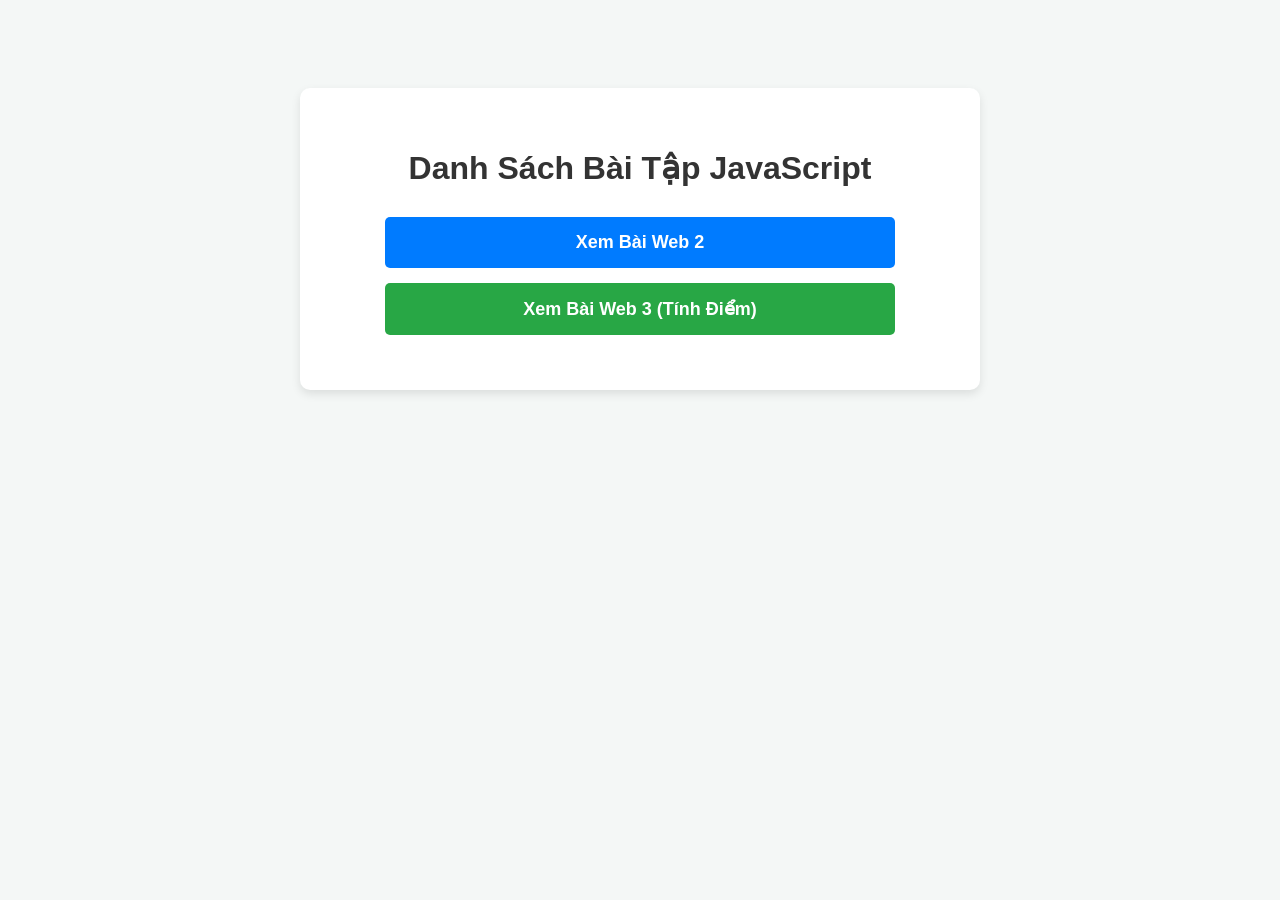
==== commit 31dcf78e: "Create index.html" ====
--- a/index.html
+++ b/index.html
@@ -3,254 +3,46 @@
 <head>
     <meta charset="UTF-8">
     <meta name="viewport" content="width=device-width, initial-scale=1.0">
-    <title>Gallery - Thư Viện Ảnh</title>
-    <link href="https://fonts.googleapis.com/css2?family=Plus+Jakarta+Sans:wght@400;500;600;700&display=swap" rel="stylesheet">
-    <link href="https://cdnjs.cloudflare.com/ajax/libs/font-awesome/6.4.0/css/all.min.css" rel="stylesheet">
-    <link rel="stylesheet" href="style.css">
+    <title>Danh Sách Bài Tập JavaScript</title>
+    <style>
+        body {
+            font-family: Arial, sans-serif;
+            background-color: #f4f7f6;
+            text-align: center;
+            padding-top: 80px;
+        }
+        .container {
+            max-width: 600px;
+            margin: auto;
+            background: white;
+            padding: 40px;
+            border-radius: 10px;
+            box-shadow: 0 4px 10px rgba(0,0,0,0.1);
+        }
+        h1 { color: #333; margin-bottom: 30px; }
+        .btn {
+            display: block;
+            width: 80%;
+            margin: 15px auto;
+            padding: 15px;
+            font-size: 18px;
+            font-weight: bold;
+            text-decoration: none;
+            color: white;
+            border-radius: 5px;
+            transition: 0.3s;
+        }
+        .btn-web2 { background-color: #007bff; }
+        .btn-web2:hover { background-color: #0056b3; }
+        .btn-web3 { background-color: #28a745; }
+        .btn-web3:hover { background-color: #1e7e34; }
+    </style>
 </head>
-<body onload="addTabFocus()">
-
-    <div class="app-layout">
-        <aside class="sidebar">
-            <div class="sidebar-top">
-                <a href="#" class="brand-logo">
-                    <i class="fa-solid fa-shapes logo-icon"></i>
-                    <span>Thư Viện Ảnh</span>
-                </a>
-
-                <button class="create-btn">
-                    <i class="fa-solid fa-plus"></i> Tạo mới
-                </button>
-
-                <nav class="nav-menu">
-                    <a href="#" class="nav-item active"><i class="fa-solid fa-house"></i> Trang chủ</a>
-                    <a href="#" class="nav-item"><i class="fa-solid fa-magnifying-glass"></i> Tìm kiếm</a>
-                    <a href="#" class="nav-item"><i class="fa-solid fa-border-all"></i> Bộ sưu tập</a>
-                    <a href="#" class="nav-item"><i class="fa-solid fa-compass"></i> Khám phá</a>
-                    <div class="menu-divider"></div>
-                    <a href="#" class="nav-item"><i class="fa-solid fa-layer-group"></i> Tất cả công cụ</a>
-                    <a href="#" class="nav-item"><i class="fa-solid fa-wand-magic-sparkles"></i> AI Studio</a>
-                </nav>
-            </div>
-
-            <div class="sidebar-bottom">
-                <button class="theme-toggle-btn" id="themeToggle" title="Đổi giao diện Sáng/Tối" aria-label="Đổi giao diện Sáng Tối">
-                    <i class="fa-solid fa-moon"></i>
-                </button>
-            </div>
-        </aside>
-
-        <main class="main-content">
-            <header class="top-header">
-                <div class="search-box">
-                    <i class="fa-solid fa-border-top-left search-icon"></i>
-                    <input type="text" 
-                           id="search-input"
-                           aria-label="Tìm kiếm hình ảnh" 
-                           placeholder="Tìm kiếm, điều hướng hoặc khám phá hình ảnh...">
-                    <div class="search-actions">
-                        <i class="fa-solid fa-microphone"></i>
-                        <i class="fa-solid fa-camera"></i>
-                        <i class="fa-solid fa-sliders"></i>
-                    </div>
-                </div>
-
-                <div class="header-actions">
-                    <button class="btn-text">Đăng nhập</button>
-                    <button class="btn-primary">Đăng ký</button>
-                </div>
-            </header>
-
-            <div class="filter-bar">
-                <button class="filter-pill active"><i class="fa-solid fa-border-all"></i> Tất cả hình ảnh</button>
-                <button class="filter-pill"><i class="fa-solid fa-wand-magic-sparkles"></i> AI Art</button>
-                <button class="filter-pill"><i class="fa-solid fa-gem"></i> Chất lượng cao 8K</button>
-                <button class="filter-pill"><i class="fa-solid fa-gamepad"></i> Anime & Game</button>
-                <button class="filter-pill"><i class="fa-solid fa-sliders"></i> Có thể chỉnh sửa</button>
-            </div>
-
-            <div id="image">Hover over an image below to display here.</div>
-
-            <div class="gallery-section">
-                <h1 class="section-title">Thư viện ảnh của bạn (14)</h1>
-
-                <div class="gallery-grid">
-                    <div class="grid-card">
-                        <img class="preview" 
-                             tabindex="0"
-                             src="images/SunnyOnePiece.jpg" 
-                             alt="Tàu Thousand Sunny - One Piece" 
-                             onmouseover="upDate(this)" 
-                             onmouseout="unDo()"
-                             onfocus="upDate(this)"
-                             onblur="unDo()">
-                        <div class="card-badge"><i class="fa-solid fa-wand-magic"></i> AI</div>
-                    </div>
-
-                    <div class="grid-card">
-                        <img class="preview" 
-                             tabindex="0"
-                             src="images/OnePiece.jpg" 
-                             alt="Băng Hải Tặc Mũ Rơm" 
-                             onmouseover="upDate(this)" 
-                             onmouseout="unDo()"
-                             onfocus="upDate(this)"
-                             onblur="unDo()">
-                        <div class="card-badge"><i class="fa-solid fa-wand-magic"></i> AI</div>
-                    </div>
-
-                    <div class="grid-card">
-                        <img class="preview" 
-                             tabindex="0"
-                             src="images/yu_gi_oh.jpg" 
-                             alt="Vua Trò Chơi Yu-Gi-Oh" 
-                             onmouseover="upDate(this)" 
-                             onmouseout="unDo()"
-                             onfocus="upDate(this)"
-                             onblur="unDo()">
-                        <div class="card-badge"><i class="fa-solid fa-crown"></i> PRO</div>
-                    </div>
-
-                    <div class="grid-card">
-                        <img class="preview" 
-                             tabindex="0"
-                             src="images/cardyugioh.jpg" 
-                             alt="Thẻ Bài Cổ Điển Yu-Gi-Oh" 
-                             onmouseover="upDate(this)" 
-                             onmouseout="unDo()"
-                             onfocus="upDate(this)"
-                             onblur="unDo()">
-                    </div>
-
-                    <div class="grid-card">
-                        <img class="preview" 
-                             tabindex="0"
-                             src="images/battlecard.jpg" 
-                             alt="Thẻ Bài Quyết Đấu Ma Thuật" 
-                             onmouseover="upDate(this)" 
-                             onmouseout="unDo()"
-                             onfocus="upDate(this)"
-                             onblur="unDo()">
-                        <div class="card-badge"><i class="fa-solid fa-wand-magic"></i> AI</div>
-                    </div>
-
-                    <div class="grid-card">
-                        <img class="preview" 
-                             tabindex="0"
-                             src="images/Goku_UI.jpg" 
-                             alt="Goku Bản Năng Vô Cực (Ultra Instinct)" 
-                             onmouseover="upDate(this)" 
-                             onmouseout="unDo()"
-                             onfocus="upDate(this)"
-                             onblur="unDo()">
-                        <div class="card-badge"><i class="fa-solid fa-bolt"></i> HOT</div>
-                    </div>
-
-                    <div class="grid-card">
-                        <img class="preview" 
-                             tabindex="0"
-                             src="images/Kame_House.jpg" 
-                             alt="Nhà Quy Lão Kame - Dragon Ball" 
-                             onmouseover="upDate(this)" 
-                             onmouseout="unDo()"
-                             onfocus="upDate(this)"
-                             onblur="unDo()">
-                    </div>
-
-                    <div class="grid-card">
-                        <img class="preview" 
-                             tabindex="0"
-                             src="images/Minh%20Chung%20Long%20%C4%90%E1%BA%BF.jpg" 
-                             alt="Minh Chung Long Đế" 
-                             onmouseover="upDate(this)" 
-                             onmouseout="unDo()"
-                             onfocus="upDate(this)"
-                             onblur="unDo()">
-                        <div class="card-badge"><i class="fa-solid fa-star"></i> NEW</div>
-                    </div>
-
-                    <div class="grid-card">
-                        <img class="preview" 
-                             tabindex="0"
-                             src="images/Yugioh.jpg" 
-                             alt="Yu-Gi-Oh Trận Đấu Ma Thuật" 
-                             onmouseover="upDate(this)" 
-                             onmouseout="unDo()"
-                             onfocus="upDate(this)"
-                             onblur="unDo()">
-                        <div class="card-badge"><i class="fa-solid fa-dragon"></i> RARE</div>
-                    </div>
-
-                    <div class="grid-card">
-                        <img class="preview" 
-                             tabindex="0"
-                             src="images/Yugioh!.jpg" 
-                             alt="Vua Trò Chơi Yu-Gi-Oh!" 
-                             onmouseover="upDate(this)" 
-                             onmouseout="unDo()"
-                             onfocus="upDate(this)"
-                             onblur="unDo()">
-                        <div class="card-badge"><i class="fa-solid fa-fire"></i> TREND</div>
-                    </div>
-
-                    <div class="grid-card">
-                        <img class="preview" 
-                             tabindex="0"
-                             src="images/Yugioh-Battle%20Card.jpg" 
-                             alt="Yu-Gi-Oh Battle Card" 
-                             onmouseover="upDate(this)" 
-                             onmouseout="unDo()"
-                             onfocus="upDate(this)"
-                             onblur="unDo()">
-                        <div class="card-badge"><i class="fa-solid fa-dragon"></i> RARE</div>
-                    </div>
-
-                    <div class="grid-card">
-                        <img class="preview" 
-                             tabindex="0"
-                             src="images/anime-yugiohdragon.jpeg" 
-                             alt="Rồng Trắng Mắt Xanh - Blue-Eyes White Dragon" 
-                             onmouseover="upDate(this)" 
-                             onmouseout="unDo()"
-                             onfocus="upDate(this)"
-                             onblur="unDo()">
-                        <div class="card-badge"><i class="fa-solid fa-dragon"></i> RARE</div>
-                    </div>
-
-                   <!-- Ảnh 13 -->
-                    <div class="grid-card">
-                        <img class="preview" 
-                             tabindex="0"
-                             src="images/anime-yugiohyamiyugi.jpeg" 
-                             alt="Yami Yugi & Bài Ma Thuật" 
-                             onmouseover="upDate(this)" 
-                             onmouseout="unDo()"
-                             onfocus="upDate(this)"
-                             onblur="unDo()">
-                    </div>
-
-                    <div class="grid-card">
-                        <img class="preview" 
-                             tabindex="0"
-                             src="images/anime-yugioh-egyptiangod-obeliskthetormentor-sliferthekydragon-thewingeddragonofra.jpeg" 
-                             alt="Tam Thần Ai Cập - Obelisk, Slifer, Ra" 
-                             onmouseover="upDate(this)" 
-                             onmouseout="unDo()"
-                             onfocus="upDate(this)"
-                             onblur="unDo()">
-                        <div class="card-badge"><i class="fa-solid fa-crown"></i> GOD</div>
-                    </div>
-                </div>
-            </div>
-        </main>
+<body>
+    <div class="container">
+        <h1>Danh Sách Bài Tập JavaScript</h1>
+        <a href="./Web2/" class="btn btn-web2">Xem Bài Web 2</a>
+        <a href="./Web3/" class="btn btn-web3">Xem Bài Web 3 (Tính Điểm)</a>
     </div>
-
-    <div id="fullscreenModal" class="fullscreen-modal">
-        <span class="close-modal" id="closeModal" aria-label="Đóng hình ảnh">&times;</span>
-        <img id="modalImg" src="[data-uri]" alt="Full Screen Preview">
-    </div>
-
-    <script src="script.js"></script>
-
 </body>
-</html>+</html>
